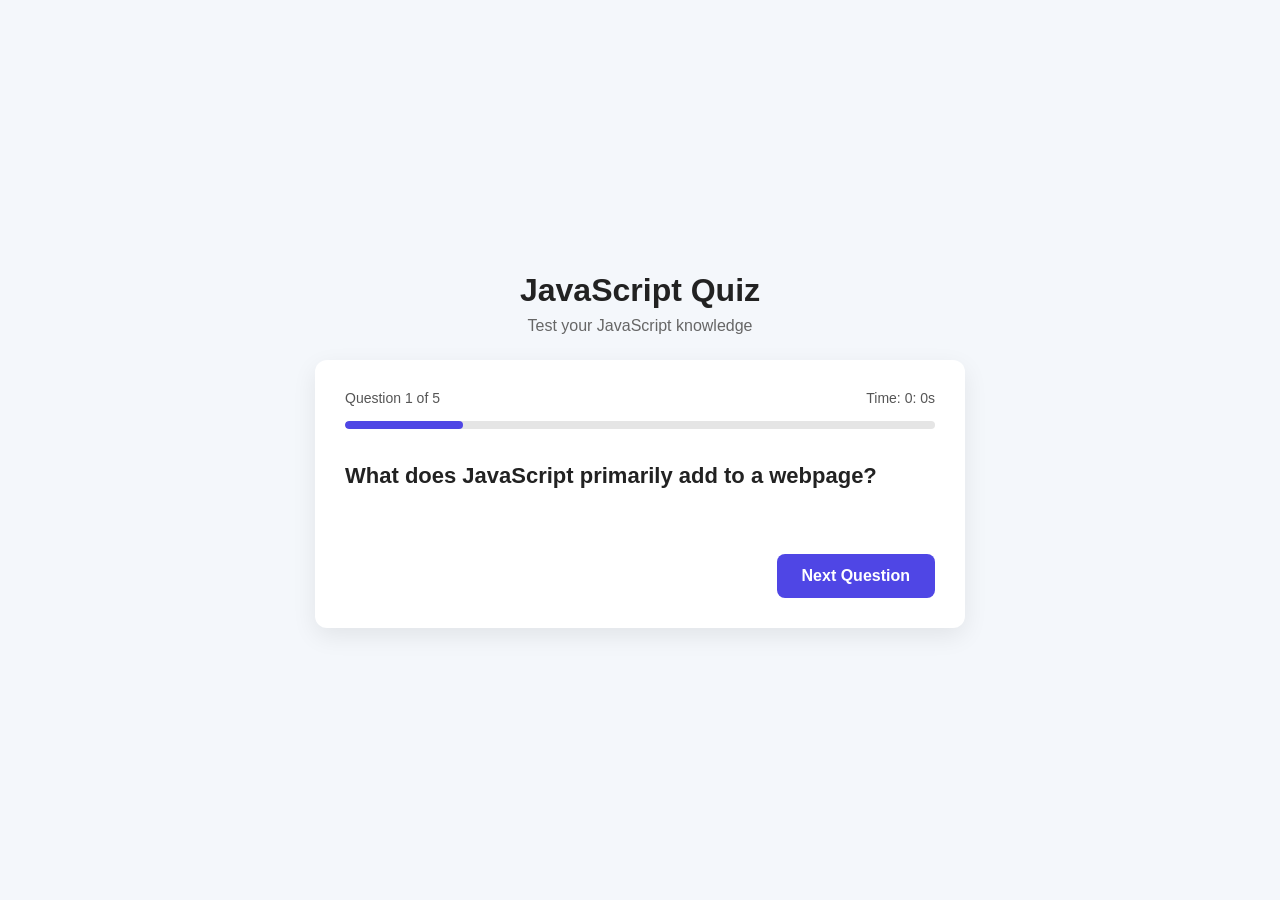
==== index.html @ 68b2f761 "Basics Completed" ====
<!DOCTYPE html>
<html lang="en">

<head>
    <meta charset="UTF-8">
    <meta name="viewport" content="width=device-width, initial-scale=1.0">

    <title>JavaScript Quiz</title>

    <link rel="stylesheet" href="style.css">
</head>

<body>

    <main class="quiz-container">

        <header class="quiz-header">
            <h1>JavaScript Quiz</h1>
            <p>Test your JavaScript knowledge</p>
        </header>

        <section class="quiz-card">

            <div class="quiz-info">
                <span id="question-number">Question 1 of 5</span>
                <span id="timer"></span>
            </div>

            <div class="progress-container">
                <div id="progress-bar"></div>
            </div>

            <div class="question-section">
                <h2 id="question">
                    What does JavaScript primarily add to a webpage?
                </h2>
            </div>

            <div id="answers" class="answers">
            </div>

            <div class="quiz-actions">
                <button id="next-btn" class="next-btn" onclick="next()">
                    Next Question
                </button>
            </div>

        </section>

    </main>

    <script src="script.js"></script>

</body>

</html>
---- style.css ----
* {
  margin: 0;
  padding: 0;
  box-sizing: border-box;
}

body {
  font-family: Arial, sans-serif;
  background: #f4f7fb;
  min-height: 100vh;

  display: flex;
  justify-content: center;
  align-items: center;

  padding: 20px;
}

.quiz-container {
  width: 100%;
  max-width: 650px;
  /* max-height: 600px; */
}

/* Header */

.quiz-header {
  text-align: center;
  margin-bottom: 25px;
}

.quiz-header h1 {
  font-size: 32px;
  color: #222;
  margin-bottom: 8px;
}

.quiz-header p {
  color: #666;
  font-size: 16px;
}

/* Quiz Card */

.quiz-card {
  background: white;
  padding: 30px;
  border-radius: 12px;

  box-shadow: 0 8px 25px rgba(0, 0, 0, 0.08);
}

/* Quiz Information */

.quiz-info {
  display: flex;
  justify-content: space-between;
  align-items: center;

  color: #555;
  font-size: 14px;

  margin-bottom: 15px;
}

/* Progress */

.progress-container {
  width: 100%;
  height: 8px;

  background: #e5e5e5;
  border-radius: 10px;

  overflow: hidden;
  margin-bottom: 30px;
}

#progress-bar {
  width: 20%;
  height: 100%;

  background: #4f46e5;

  border-radius: 10px;

  transition: width 0.3s ease;
}

/* Question */

.question-section {
  margin-bottom: 25px;
}

.question-section h2 {
  font-size: 22px;
  line-height: 1.5;
  color: #222;
  height: 45px;
}

/* Answers */

.answers {
  display: flex;
  flex-direction: column;
  gap: 12px;
}

.answer-btn {
  width: 100%;

  padding: 15px 18px;

  background: white;
  border: 2px solid #ddd;
  border-radius: 8px;

  text-align: left;

  font-size: 16px;
  color: #333;

  cursor: pointer;

  transition: all 0.2s ease;
}

/* .answer-btn:hover {
  border-color: #4f46e5;
  background: #f5f3ff;
} */

/*
  You can use these classes
  from JavaScript later.
*/

.answer-btn.correct {
  background: #dcfce7;
  border-color: #22c55e;
  color: #166534;
}

.answer-btn.wrong {
  background: #fee2e2;
  border-color: #ef4444;
  color: #991b1b;
}

.answer-btn:disabled {
  cursor: not-allowed;
}

/* Actions */

.quiz-actions {
  display: flex;
  justify-content: flex-end;

  margin-top: 25px;
}

.next-btn,
.restart-btn {
  border: none;

  background: #4f46e5;
  color: white;

  padding: 13px 25px;

  border-radius: 8px;

  font-size: 16px;
  font-weight: 600;

  cursor: pointer;

  transition: background 0.2s ease;
}

.next-btn:hover,
.restart-btn:hover {
  background: #3730a3;
}

.selected{
    background-color: #76b88f ;
}

/* Mobile */

@media (max-width: 500px) {

  body {
    padding: 15px;
  }

  .quiz-card {
    padding: 20px;
  }

  .quiz-header h1 {
    font-size: 27px;
  }

  .question-section h2 {
    font-size: 19px;
    height: 70px;
  }

  .answer-btn {
    padding: 13px;
  }

}
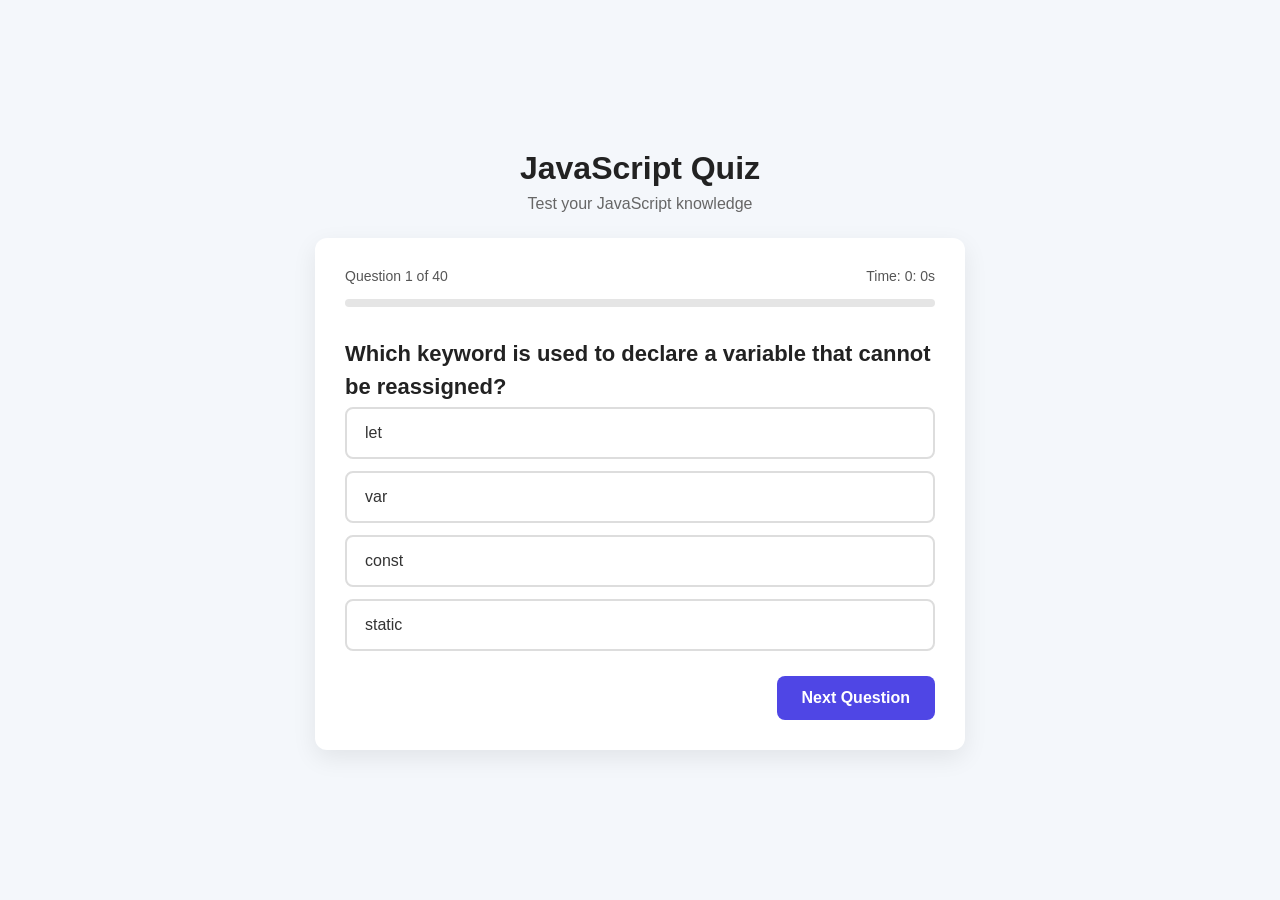
==== commit 5ebc3810: "completed" ====
--- a/index.html
+++ b/index.html
@@ -11,7 +11,8 @@
 </head>
 
 <body>
-
+    
+    
     <main class="quiz-container">
 
         <header class="quiz-header">
--- a/style.css
+++ b/style.css
@@ -77,7 +77,7 @@
 }
 
 #progress-bar {
-  width: 20%;
+  width: 0%;
   height: 100%;
 
   background: #4f46e5;
